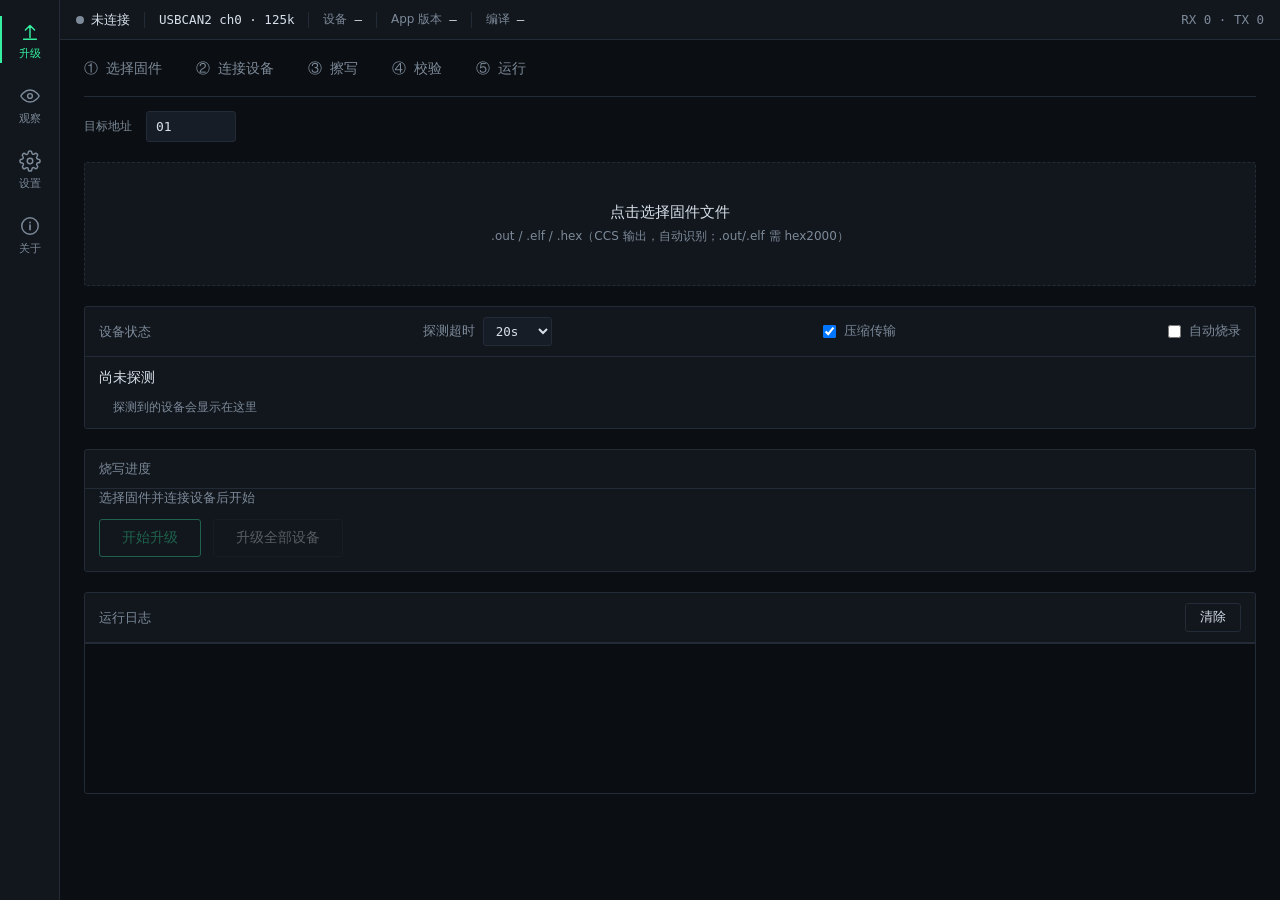
==== monitor_tui/static_host/index.html @ b59bcb1b "初始发布：CAN Bootloader / CAN Watch / Companion 上位机" ====
<!DOCTYPE html>
<html lang="zh-CN">
<head>
<meta charset="UTF-8">
<title>CAN Companion</title>
<!-- 前端资源版本号：任何静态文件（css/js）改动后递增，
     用于绕过 WebView2 持久缓存，避免“新 HTML 配旧 JS”的混合缓存态 -->
<link rel="stylesheet" href="style.css?v=1000002">
<link rel="stylesheet" href="tabulator.min.css?v=1000002"><!-- WATCH 表格组件（MIT，本地内置） -->
<link rel="stylesheet" href="watch.css?v=1000002"><!-- WATCH 表格主题映射 -->
<!-- 主题插件样式：全部预加载，按 <html> 上的 .theme-<id> 类生效，切换零延迟 -->
<link rel="stylesheet" href="themes/dark.css?v=1000002">
<link rel="stylesheet" href="themes/light.css?v=1000002">
<script>
/* 首帧防闪烁：CSS/业务脚本加载前，先按记忆在 <html> 上挂好主题类。
 * 类在此处与 ThemeRegistry 保持同一命名（.theme-<id>）。 */
(function () {
  var t = "dark";
  try { t = localStorage.getItem("ccTheme") || "dark"; } catch (e) { /* 忽略 */ }
  document.documentElement.classList.add("theme-" + t);
})();
</script>
</head>
<body>

<div class="app">

  <!-- 左侧图标栏 -->
  <nav class="rail">
    <button class="rail-btn active" data-view="upgrade" onclick="switchView('upgrade')" title="固件升级">
      <svg viewBox="0 0 24 24"><path d="M12 19V6m0 0-5 5m5-5 5 5" fill="none" stroke="currentColor" stroke-width="1.6" stroke-linecap="round" stroke-linejoin="round"/><path d="M5 21h14" stroke="currentColor" stroke-width="1.6" stroke-linecap="round"/></svg>
      <span>升级</span>
    </button>
    <button class="rail-btn" data-view="watch" onclick="switchView('watch')" title="变量观察">
      <svg viewBox="0 0 24 24"><path d="M2 12s3.5-6.5 10-6.5S22 12 22 12s-3.5 6.5-10 6.5S2 12 2 12z" fill="none" stroke="currentColor" stroke-width="1.6" stroke-linejoin="round"/><circle cx="12" cy="12" r="2.6" fill="none" stroke="currentColor" stroke-width="1.6"/></svg>
      <span>观察</span>
    </button>
    <button class="rail-btn" data-view="settings" onclick="switchView('settings')" title="设置">
      <svg viewBox="0 0 24 24"><circle cx="12" cy="12" r="3" fill="none" stroke="currentColor" stroke-width="1.6"/><path d="M19.4 15a1.65 1.65 0 0 0 .33 1.82l.06.06a2 2 0 0 1-2.83 2.83l-.06-.06a1.65 1.65 0 0 0-1.82-.33 1.65 1.65 0 0 0-1 1.51V21a2 2 0 0 1-4 0v-.09a1.65 1.65 0 0 0-1-1.51 1.65 1.65 0 0 0-1.82.33l-.06.06a2 2 0 0 1-2.83-2.83l.06-.06a1.65 1.65 0 0 0 .33-1.82 1.65 1.65 0 0 0-1.51-1H3a2 2 0 0 1 0-4h.09a1.65 1.65 0 0 0 1.51-1 1.65 1.65 0 0 0-.33-1.82l-.06-.06a2 2 0 0 1 2.83-2.83l.06.06a1.65 1.65 0 0 0 1.82.33H9a1.65 1.65 0 0 0 1-1.51V3a2 2 0 0 1 4 0v.09a1.65 1.65 0 0 0 1 1.51 1.65 1.65 0 0 0 1.82-.33l.06-.06a2 2 0 0 1 2.83 2.83l-.06.06a1.65 1.65 0 0 0-.33 1.82V9a1.65 1.65 0 0 0 1.51 1H21a2 2 0 0 1 0 4h-.09a1.65 1.65 0 0 0-1.51 1z" fill="none" stroke="currentColor" stroke-width="1.6" stroke-linecap="round" stroke-linejoin="round"/></svg>
      <span>设置</span>
    </button>
    <button class="rail-btn" data-view="about" onclick="switchView('about')" title="关于">
      <svg viewBox="0 0 24 24"><circle cx="12" cy="12" r="9" fill="none" stroke="currentColor" stroke-width="1.6"/><path d="M12 11v5m0-8v.5" stroke="currentColor" stroke-width="1.8" stroke-linecap="round"/></svg>
      <span>关于</span>
    </button>
  </nav>

  <div class="main">

    <!-- 顶部常驻状态条 -->
    <header class="statusbar">
      <span class="sb-item"><span class="dot" id="sbConnDot"></span><span id="sbConnText">未连接</span></span>
      <span class="sb-sep"></span>
      <span class="sb-item sb-mono" id="sbPort">USBCAN2 ch0 · 125k</span>
      <span class="sb-sep"></span>
      <span class="sb-item"><label>设备</label><span class="sb-mono" id="sbDev">—</span></span>
      <span class="sb-sep"></span>
      <span class="sb-item"><label>App 版本</label><span class="sb-mono" id="sbVer">—</span></span>
      <span class="sb-sep"></span>
      <span class="sb-item"><label>编译</label><span class="sb-mono" id="sbBuild">—</span></span>
      <span class="sb-right sb-mono" id="sbStats">RX 0 · TX 0</span>
    </header>

    <!-- ============ 视图 1：固件升级 ============ -->
    <section id="view-upgrade" class="view active">

      <div class="stepbar" id="stepbar">
        <div class="sstep" data-s="file"><b>①</b><span>选择固件</span></div>
        <div class="sstep" data-s="conn"><b>②</b><span>连接设备</span></div>
        <div class="sstep" data-s="write"><b>③</b><span>擦写</span></div>
        <div class="sstep" data-s="verify"><b>④</b><span>校验</span></div>
        <div class="sstep" data-s="run"><b>⑤</b><span>运行</span></div>
      </div>

      <div class="addr-line">
        <span class="addr-label">目标地址</span>
        <input type="text" id="upgradeAddrInput" class="mono" maxlength="2" list="scanAddrOptions">
      </div>

      <div class="dropzone" id="dropZone" onclick="pickFile()">
        <div class="dz-text">点击选择固件文件</div>
        <div class="dz-sub">.out / .elf / .hex（CCS 输出，自动识别；.out/.elf 需 hex2000）</div>
      </div>
      <div class="file-chip" id="fileChip" style="display:none;">
        <span class="fc-name" id="fwName"></span>
        <span class="mono fc-meta" id="fwMeta"></span>
        <span class="mono fc-crc" id="fwCrc"></span>
      </div>

      <div class="panel">
        <div class="panel-head">
          <span class="panel-title">设备状态</span>
          <label class="param-inline">探测超时
            <select id="probeTimeout" class="sel">
              <option value="10">10s</option>
              <option value="20" selected>20s</option>
              <option value="60">1min</option>
            </select>
          </label>
          <label class="param-inline"><input type="checkbox" id="compressSw" checked> 压缩传输</label>
          <label class="param-inline" title="固件文件更新后自动写入设备，仅支持单台；开启期间请勿用 CCS 下载程序"><input type="checkbox" id="autoFlashSw" onchange="autoFlashChanged()"> 自动烧录</label>
        </div>
        <div class="hint" id="afHint" style="display:none; padding:2px 14px 10px;">已开启自动烧录：固件文件更新后自动写入目标地址（仅单台）。开启期间请勿用 CCS 下载程序，两边同时写入会互相覆盖。</div>
        <div class="dev-state" id="devState">尚未探测</div>
        <div class="hint" id="devStateHint"></div>
        <div class="dev-state" id="upgradeMode" style="display:none;"></div>
        <div class="mod-line">
          <div class="mod-list" id="modList"></div>
          <span class="hint" id="modEmpty">探测到的设备会显示在这里</span>
        </div>
        <div class="mono bl-info" id="blInfo" style="display:none;"></div>
      </div>

      <div class="panel">
        <div class="panel-head">
          <span class="panel-title">烧写进度</span>
          <span class="mono" id="pPct"></span>
        </div>
        <div class="blocks" id="blocks"></div>
        <div class="stage-msg" id="stageMsg">选择固件并连接设备后开始</div>
        <div class="btn-row">
          <button class="btn btn-accent" id="startBtn" onclick="startUpgrade()" disabled>开始升级</button>
          <button class="btn btn-ghost" id="cancelBtn" onclick="cancelUpgrade()" style="display:none;">取消</button>
          <button class="btn btn-ghost" id="batchBtn" onclick="batchStart()" disabled>升级全部设备</button>
        </div>
        <div class="result" id="resultPanel" style="display:none;">
          <span class="mono" id="resultText"></span>
        </div>
      </div>

      <div class="panel" id="batchPanel" style="display:none;">
        <div class="panel-head">
          <span class="panel-title">批量升级（逐台执行）</span>
          <span class="mono" id="batchSummary"></span>
        </div>
        <div class="frametable-wrap">
          <table class="frametable mono">
            <thead><tr><th>地址</th><th>状态</th><th>进度</th></tr></thead>
            <tbody id="batchBody"></tbody>
          </table>
        </div>
      </div>

      <div class="panel">
        <div class="panel-head">
          <span class="panel-title">运行日志</span>
          <button class="btn btn-ghost btn-s" onclick="clearLog()">清除</button>
        </div>
        <div class="term" id="logTerm"></div>
      </div>

    </section>

    <!-- ============ 视图 2：变量观察（WATCH） ============ -->
    <section id="view-watch" class="view">

      <div class="panel" style="margin-top:0;">
        <div class="panel-head">
          <span class="panel-title">符号文件与连接</span>
          <span class="mono" id="watchConn"></span>
        </div>
        <div class="dropzone" id="watchDrop" onclick="watchPickFile()" style="margin:14px;">
          <div class="dz-text">点击选择符号文件</div>
          <div class="dz-sub">.out / .elf（与板上固件同一次编译的产物）</div>
        </div>
        <div class="file-chip" id="watchFileChip" style="display:none; margin:14px 14px 0;">
          <span class="fc-name" id="watchFwName"></span>
          <span class="mono fc-meta" id="watchFwMeta"></span>
        </div>
        <div class="frame-filter">
          <span class="ff-label">目标地址</span>
          <input type="text" id="watchAddr" class="mono" value="01" maxlength="2" list="scanAddrOptions">
          <span class="hint" id="watchStateLine">先选择符号文件</span>
        </div>
        <div class="hint" style="padding:10px 14px;">选择文件后自动校验（0x35 单帧 CRC，旧固件自动回退逐段读回）；符号文件已载入内存，之后修改本地文件不影响本次观察；不一致时本页拒绝观察与写入。</div>
      </div>

      <div class="panel">
        <div class="panel-head">
          <span class="panel-title">观察列表</span>
          <span class="mono" id="watchStats"></span>
          <span class="btn-row-inline">
            <button class="btn btn-ghost btn-s" id="watchWaveBtn" onclick="watchWavePanelToggle()" disabled>波形</button>
            <button class="btn btn-ghost btn-s" id="watchClearBtn" onclick="watchClearAll()">清空</button>
          </span>
        </div>
        <div class="frame-filter">
          <span class="ff-label">添加变量</span>
          <input type="text" id="watchAddInput" class="mono" list="watchSymbols" placeholder="输入变量名" style="width:220px;">
          <button class="btn btn-ghost btn-s" id="watchAddBtn" onclick="watchAdd()">添加</button>
          <span class="ff-label">表达式</span>
          <input type="text" id="watchExprInput" class="mono" placeholder="g_demo_wave * 2 + 1" style="width:180px;">
          <button class="btn btn-ghost btn-s" id="watchExprBtn" onclick="watchAddExpr()">添加</button>
          <span class="ff-label">轮询 ms</span>
          <input type="number" id="watchPollMs" class="mono" value="100" min="0" step="50" style="width:80px;"
                 onchange="watchOptionsChanged()" title="期望轮询周期，最小 50；0 = 停止">
          <span class="hint" id="watchEffMs" style="display:none;"></span>
          <label class="dbg-switch"><input type="checkbox" id="watchMerge" checked onchange="watchOptionsChanged()"> 合并相邻地址</label>
          <label class="dbg-switch" title="每轮读取前关中断取同一时刻快照（协议 B7=0）；默认直读更快，读数可能撕裂"><input type="checkbox" id="watchSnap" onchange="watchOptionsChanged()"> 原子快照</label>
          <span class="ff-label">空隙 字</span>
          <input type="number" id="watchGap" class="mono" value="16" min="0" step="4" style="width:70px;"
                 onchange="watchOptionsChanged()" title="地址空隙超过该字数就不合并进同一读请求">
          <button class="btn btn-accent btn-s" id="watchPollBtn" onclick="watchPollToggle()" disabled>开始观察</button>
          <span class="hint">直读模式，读数可能瞬间撕裂</span>
        </div>
        <div id="watchWave" class="watch-wave" style="display:none;">
          <div class="watch-wave-head">
            <span class="ff-label">波形</span>
            <span class="hint" id="watchWaveInfo"></span>
            <span style="flex:1;"></span>
            <button class="btn btn-ghost btn-s" onclick="watchWaveExport()">导出 CSV</button>
            <button class="btn btn-ghost btn-s" onclick="watchWaveClear()">清除</button>
            <button class="btn btn-ghost btn-s" onclick="watchWavePanel(false)">收起</button>
          </div>
          <div class="watch-wave-body"><canvas id="watchWaveCanvas"></canvas></div>
        </div>
        <div id="watchTable" class="watch-table"></div>
      </div>

      <datalist id="watchSymbols"></datalist>

    </section>

    <!-- ============ 视图 3：设置 ============ -->
    <section id="view-settings" class="view">

      <div class="panel" style="margin-top:0;">
        <div class="panel-head">
          <span class="panel-title">CAN 连接</span>
          <span class="hint">修改后立即断开并按新配置重连</span>
        </div>
        <div class="frame-filter">
          <span class="ff-label">波特率</span>
          <select id="baudSel" class="sel" onchange="linkConfigChanged()">
            <option value="125000" selected>125 kbps</option>
            <option value="250000">250 kbps</option>
            <option value="500000">500 kbps</option>
            <option value="1000000">1 Mbps</option>
          </select>
          <span class="ff-label">通道</span>
          <select id="channelSel" class="sel" onchange="linkConfigChanged()">
            <option value="0" selected>通道 0</option>
            <option value="1">通道 1</option>
          </select>
        </div>
        <div class="hint" style="padding:10px 14px;">波特率与通道随本页记忆，关软件重开仍保留。演示固件固定 125 kbps——将来固件改波特率后，在这里切换即可对上，无需改代码。</div>
      </div>

      <div class="panel" style="margin-top:14px;">
        <div class="panel-head">
          <span class="panel-title">外观</span>
        </div>
        <div class="frame-filter">
          <span class="ff-label">主题</span>
          <!-- 内置两套主题静态兜底：即使主题注册表脚本未加载，下拉框仍可切换；
               额外安装的插件主题由 ThemeRegistry.init() 追加到末尾 -->
          <select id="themeSel" class="sel" onchange="themeChanged()">
            <option value="dark">暗黑</option>
            <option value="light">明亮</option>
          </select>
        </div>
        <div class="hint" style="padding:10px 14px;">主题随本页记忆，重启后保持。</div>
      </div>
    </section>

    <!-- ============ 视图 4：关于 ============ -->
    <section id="view-about" class="view">

      <div class="panel" style="margin-top:0;">
        <div class="panel-head"><span class="panel-title">关于本软件</span></div>
        <table class="frametable mono about-table">
          <tbody>
            <tr><td>软件名称</td><td>CAN Companion</td></tr>
            <tr><td>软件版本</td><td id="aboutVersion">—</td></tr>
            <tr><td>作者</td><td>Liu Yuanlin</td></tr>
            <tr><td>开源许可</td><td>CC BY-NC-SA 4.0（署名-非商业性使用-相同方式共享）</td></tr>
            <tr><td>固件编译时刻</td><td id="aboutBuild">—</td></tr>
            <tr><td>固件版本（App）</td><td id="aboutFwVer">—</td></tr>
            <tr><td>配套固件</td><td>C2000-CAN-Bootloader / C2000-CAN-Watch（同作者仓库）</td></tr>
          </tbody>
        </table>
        <div class="hint" style="padding:10px 14px;">固件编译时刻由 cmd 0x07 读取（Unix 时间戳，秒），连接 CAN 后自动查询。</div>
      </div>
    </section>

  </div>
</div>

<div class="modal" id="confirmModal" style="display:none;">
  <div class="modal-box">
    <div class="modal-title">设备正在运行应用固件</div>
    <div class="modal-text" id="confirmText"></div>
    <div class="modal-btns">
      <button class="btn btn-ghost" id="confirmNo" onclick="answerConfirm(false)">取消</button>
      <button class="btn btn-accent" id="confirmYes" onclick="answerConfirm(true)">继续升级</button>
    </div>
  </div>
</div>

<datalist id="scanAddrOptions"></datalist>

<div class="modal" id="batchModal" style="display:none;">
  <div class="modal-box">
    <div class="modal-title" id="batchModalTitle">升级全部设备</div>
    <div class="modal-text" id="batchModalText"></div>
    <div class="modal-btns">
      <button class="btn btn-ghost" onclick="batchConfirm(false)">取消</button>
      <button class="btn btn-accent" id="batchModalYes" onclick="batchConfirm(true)">继续</button>
    </div>
  </div>
</div>

<div class="toast-container" id="toastContainer"></div>

<!-- 主题注册表先行，随后各主题插件自行注册，最后加载业务脚本 -->
<script src="themes/registry.js?v=1000002"></script>
<script src="themes/dark.js?v=1000002"></script>
<script src="themes/light.js?v=1000002"></script>
<script src="chart.min.js?v=1000002"></script><!-- WATCH 波形画布 Chart.js（MIT，本地内置） -->
<script src="tabulator.min.js?v=1000002"></script><!-- WATCH 表格组件 Tabulator 6.6.0（MIT，本地内置） -->
<script src="expr-eval.min.js?v=1000002"></script><!-- WATCH 表达式行求值 expr-eval 2.0.2（MIT，本地内置） -->
<script src="watch.js?v=1000002"></script><!-- WATCH 页逻辑：先于 app.js，switchView 引用其函数 -->
<script src="app.js?v=1000002"></script>
</body>
</html>
---- monitor_tui/static_host/style.css ----
/* 20kW LLC 上位机 — 数字仪器面板
 * 深色底 / 磷光绿读数 / 等宽表格数字 / 发丝线分隔。颜色只表达状态。 */

:root {
  --bg: #0B0E12;
  --panel: #12161D;
  --panel-2: #171D26;
  --line: #232B36;
  --text: #D7E0EA;
  --muted: #7C8A99;
  --accent: #35F0A0;   /* 磷光绿：实时读数 / 正常 / 完成 */
  --amber: #FFB02E;    /* 警告 / 进行中 */
  --red: #FF4D5E;      /* 故障 */
  --cyan: #3EC6E0;     /* 图表第二轨迹（电流） */
  --accent-soft: rgba(53, 240, 160, .08);  /* 主色悬停底 */
  --red-soft: rgba(255, 77, 94, .08);
  --term-bg: #0A0D11;  /* 调试终端底 */
  --row-cur: #1B2634;  /* 帧表当前行底 */
  --modal-mask: rgba(0, 0, 0, .55);
  --mono: "Cascadia Mono", Consolas, monospace;
  --sans: "Microsoft YaHei UI", system-ui, sans-serif;
  --radius: 3px;
}

/* 主题已插件化：暗/亮/海报各主题的变量与覆盖样式见 themes/ 目录，
 * 由 <html> 上的 .theme-<id> 类切换。此处 :root 保留暗黑默认值作为兜底
 * （主题 CSS 加载失败或记忆中的主题已卸载时，页面仍正常可读）。 */

* { box-sizing: border-box; margin: 0; padding: 0; }

html, body { height: 100%; }

body {
  background: var(--bg);
  color: var(--text);
  font-family: var(--sans);
  font-size: 15px;
  overflow: hidden;
}

.mono { font-family: var(--mono); font-variant-numeric: tabular-nums; }
.hint { font-size: 12px; color: var(--muted); }

.app { display: flex; height: 100vh; }

/* ---- 左侧图标栏 ---- */
.rail {
  width: 60px; flex: none;
  background: var(--panel);
  border-right: 1px solid var(--line);
  display: flex; flex-direction: column;
  padding-top: 8px; gap: 2px;
}
.rail-btn {
  position: relative;
  display: flex; flex-direction: column; align-items: center; gap: 4px;
  padding: 12px 0 10px;
  background: none; border: none; cursor: pointer;
  color: var(--muted);
  font-family: var(--sans); font-size: 11px;
}
.rail-btn svg { width: 22px; height: 22px; }
.rail-btn:hover { color: var(--text); }
.rail-btn.active { color: var(--accent); }
.rail-btn.active::before {
  content: ""; position: absolute; left: 0; top: 8px; bottom: 8px;
  width: 2px; background: var(--accent);
}

/* ---- 主区 ---- */
.main { flex: 1; display: flex; flex-direction: column; min-width: 0; }

.statusbar {
  display: flex; align-items: center; gap: 14px;
  height: 40px; padding: 0 16px; flex: none;
  background: var(--panel);
  border-bottom: 1px solid var(--line);
  font-size: 13px;
}
.sb-item { display: flex; align-items: center; gap: 7px; }
.sb-item label { color: var(--muted); font-size: 12px; }
.sb-mono { font-family: var(--mono); font-variant-numeric: tabular-nums; font-size: 12.5px; }
.sb-sep { width: 1px; height: 16px; background: var(--line); }
.sb-right { margin-left: auto; color: var(--muted); }
.dot { width: 8px; height: 8px; border-radius: 50%; background: var(--muted); }
.dot.on { background: var(--accent); }
.dot.warn { background: var(--amber); }

.view { display: none; flex: 1; overflow-y: auto; padding: 20px 24px; }
.view.active { display: block; }

/* ---- 电源视图：英雄读数 ---- */
.hero {
  display: flex; align-items: flex-end; gap: 56px;
  padding-bottom: 20px; border-bottom: 1px solid var(--line);
}
.reading label {
  display: block; font-size: 13px; color: var(--muted); margin-bottom: 2px;
}
.big {
  font-family: var(--mono); font-variant-numeric: tabular-nums;
  font-size: 64px; line-height: 1.05; color: var(--accent);
}
.big .unit { font-size: 18px; color: var(--muted); margin-left: 8px; }
.cluster { margin-left: auto; display: flex; flex-direction: column; gap: 10px; padding-bottom: 6px; }
.cluster-row { display: flex; align-items: center; gap: 12px; font-size: 13px; }
.cluster-row label { color: var(--muted); width: 30px; }
.cluster-row .mono { font-size: 18px; color: var(--text); }

.lamp { display: inline-flex; align-items: center; gap: 7px; }
.lamp i {
  width: 10px; height: 10px; border-radius: 50%;
  background: var(--muted); display: inline-block;
}
.lamp b { font-weight: 500; font-size: 13px; }
.lamp.run i { background: var(--accent); }
.lamp.fault i { background: var(--red); }

/* ---- 目标地址行（电源页，位于给定行上方） ---- */
.addr-line {
  display: flex; align-items: center; flex-wrap: wrap; gap: 14px;
  padding: 14px 0 0;
}
.addr-line .addr-label { font-size: 12px; color: var(--muted); }
.addr-line .hint { flex-basis: 100%; padding: 0; }
#view-multi .addr-line { padding: 6px 14px 14px; }

.addr-line input {
  width: 90px; padding: 7px 9px;
  background: var(--panel-2); color: var(--text);
  border: 1px solid var(--line); border-radius: var(--radius);
  font-family: var(--mono); font-size: 13px; outline: none;
}
.addr-line input:focus { border-color: var(--accent); }

/* ---- 关于页 ---- */
.about-head { display: flex; align-items: center; gap: 18px; padding: 26px 0 18px; }
.about-logo { height: 64px; flex: none; }
.about-uni { font-size: 22px; font-weight: 600; letter-spacing: 2px; }
.about-uni-en { font-size: 12px; color: var(--muted); margin-top: 4px; letter-spacing: 1px; }
.about-table td { padding: 9px 14px; }
.about-table td:first-child { color: var(--muted); width: 160px; }

/* ---- 给定行 ---- */
.setrow {
  display: flex; align-items: flex-end; gap: 18px;
  padding: 16px 0; border-bottom: 1px solid var(--line);
}
.set-field label { display: block; font-size: 12px; color: var(--muted); margin-bottom: 5px; }
.set-field input {
  width: 110px; padding: 8px 10px;
  background: var(--panel-2); color: var(--text);
  border: 1px solid var(--line); border-radius: var(--radius);
  font-family: var(--mono); font-variant-numeric: tabular-nums; font-size: 14px;
  outline: none;
}
.set-field input:focus { border-color: var(--accent); }
.set-field input:disabled { opacity: .35; }

/* ---- 按钮 ---- */
.btn {
  padding: 9px 22px;
  background: var(--panel-2); color: var(--text);
  border: 1px solid var(--line); border-radius: var(--radius);
  font-family: var(--sans); font-size: 14px; cursor: pointer;
}
.btn:hover:not(:disabled) { border-color: var(--muted); }
.btn:disabled { opacity: .35; cursor: not-allowed; }
.btn-s { padding: 5px 14px; font-size: 12.5px; }
.btn-accent { background: none; border-color: var(--accent); color: var(--accent); }
.btn-accent:hover:not(:disabled) { background: var(--accent-soft); border-color: var(--accent); }
.btn-ghost { background: none; }
.btn-run {
  margin-left: auto; min-width: 150px; padding: 11px 28px; font-size: 16px;
  border-color: var(--accent); color: var(--accent); background: none;
}
.btn-run:hover:not(:disabled) { background: var(--accent-soft); }
.btn-run.stop { border-color: var(--red); color: var(--red); }
.btn-run.stop:hover:not(:disabled) { background: var(--red-soft); }

/* ---- 面板 ---- */
.panel {
  margin-top: 20px;
  background: var(--panel);
  border: 1px solid var(--line); border-radius: var(--radius);
}
.panel-head {
  display: flex; align-items: center; justify-content: space-between;
  padding: 10px 14px; border-bottom: 1px solid var(--line);
}
.panel-title { font-size: 13px; color: var(--muted); }
.panel-head .mono { font-size: 13px; color: var(--accent); }

.chart-key { display: flex; align-items: center; gap: 6px; font-size: 12px; color: var(--muted); }
.chart-key i { width: 14px; height: 2px; display: inline-block; margin-left: 10px; }
.chart-key .key-v { background: var(--accent); }
.chart-key .key-i { background: var(--cyan); }
.chart-wrap { height: 220px; padding: 10px 14px 12px; }

/* ---- 故障灯阵 ---- */
.fault-row {
  display: flex; gap: 26px;
  margin-top: 20px; padding: 12px 16px;
  background: var(--panel); border: 1px solid var(--line); border-radius: var(--radius);
}
.fault-lamp {
  display: inline-flex; align-items: center; gap: 8px;
  font-size: 12.5px; color: var(--muted);
}
.fault-lamp i { width: 9px; height: 9px; border-radius: 50%; background: var(--panel-2); border: 1px solid var(--line); }
.fault-lamp.set { color: var(--red); }
.fault-lamp.set i { background: var(--red); border-color: var(--red); }
.fault-lamp.ok { color: var(--muted); }
.fault-lamp.ok i { background: var(--accent); border-color: var(--accent); }

/* ---- 升级视图 ---- */
.stepbar {
  display: flex; align-items: center;
  padding-bottom: 18px; border-bottom: 1px solid var(--line);
}
.sstep { display: flex; align-items: center; gap: 8px; color: var(--muted); font-size: 13.5px; }
.sstep b { font-family: var(--mono); font-weight: 400; }
.sstep + .sstep { margin-left: 34px; }
.sstep.done { color: var(--accent); }
.sstep.active { color: var(--amber); }
.sstep.fail { color: var(--red); }

.dropzone {
  margin-top: 20px;
  border: 1px dashed var(--line); border-radius: var(--radius);
  padding: 40px 16px; text-align: center; cursor: pointer;
  background: var(--panel);
}
.dropzone:hover { border-color: var(--accent); }
.dz-text { font-size: 15px; }
.dz-sub { font-size: 12px; color: var(--muted); margin-top: 6px; }

.file-chip {
  display: flex; align-items: center; gap: 18px;
  margin-top: 12px; padding: 10px 14px;
  background: var(--panel); border: 1px solid var(--line); border-radius: var(--radius);
  font-size: 13px;
}
.fc-name { font-weight: 600; }
.fc-meta { color: var(--muted); font-size: 12.5px; }
.fc-crc { color: var(--accent); font-size: 12.5px; margin-left: auto; }

/* 设备侧状态：停在 Bootloader 要显眼，那是 App 损坏之后唯一的恢复入口 */
.dev-state { padding: 12px 14px 0; font-size: 14px; color: var(--text); }
.dev-state.warn { color: var(--amber); }
#devStateHint { padding: 4px 14px 0; line-height: 1.65; }
#devStateHint:empty { display: none; }

.mod-line { display: flex; align-items: center; gap: 14px; padding: 12px 14px; }
.mod-list { display: flex; gap: 8px; }
.mchip {
  padding: 5px 12px; cursor: pointer;
  border: 1px solid var(--line); border-radius: var(--radius);
  font-family: var(--mono); font-size: 12.5px; color: var(--muted);
}
.mchip:hover { border-color: var(--muted); color: var(--text); }
.mchip.sel { border-color: var(--accent); color: var(--accent); }
.bl-info { padding: 0 14px 12px; font-size: 12.5px; color: var(--muted); }

.blocks { display: flex; gap: 5px; padding: 14px; flex-wrap: wrap; }
.blk {
  width: 22px; height: 22px;
  border: 1px solid var(--line); border-radius: 2px;
  background: var(--panel-2);
  transition: background .15s, border-color .15s;
}
.blk.done { background: var(--accent); border-color: var(--accent); }
.blk.cur { border-color: var(--amber); }
.blocks:empty { display: none; }

.stage-msg { padding: 0 14px 12px; font-size: 13px; color: var(--muted); }
.panel .btn-row { display: flex; gap: 12px; padding: 0 14px 14px; }

/* BL 升级面板：btn-row 上方没有别的内容，补上间距；chip 嵌在面板内要留边距 */
#blPanel .btn-row { padding-top: 14px; }
#blPanel .file-chip { margin: 12px 14px 0; }

.result {
  margin: 0 14px 14px; padding: 12px 14px;
  border: 1px solid var(--accent); border-radius: var(--radius);
  font-size: 14px; color: var(--accent);
}
.safety-note { padding: 0 14px 14px; line-height: 1.6; }

/* 面板头里的小控件（探测超时选择） */
.param-inline {
  display: flex; align-items: center; gap: 8px;
  font-size: 12.5px; color: var(--muted);
}
.sel {
  padding: 5px 8px; background: var(--panel-2); color: var(--text);
  border: 1px solid var(--line); border-radius: var(--radius);
  font-family: var(--mono); font-variant-numeric: tabular-nums; font-size: 12.5px;
  outline: none;
}
.sel:focus { border-color: var(--accent); }

/* 升级确认弹窗 */
.modal {
  position: fixed; inset: 0; z-index: 120;
  display: flex; align-items: center; justify-content: center;
  background: var(--modal-mask);
}
.modal-box {
  width: 560px; padding: 20px 22px;
  background: var(--panel); border: 1px solid var(--line); border-radius: var(--radius);
}
.modal-title { font-size: 15px; color: var(--amber); margin-bottom: 12px; }
.modal-text { font-size: 13.5px; line-height: 1.75; }
.modal-btns { display: flex; justify-content: flex-end; gap: 12px; margin-top: 20px; }

/* ---- 调试视图 ---- */
.term {
  background: var(--term-bg);
  border-top: 1px solid var(--line);
  padding: 10px 14px;
  font-family: var(--mono); font-variant-numeric: tabular-nums;
  font-size: 12.5px; line-height: 1.7; color: var(--accent);
  height: 150px; overflow-y: auto;
  white-space: pre-wrap; word-break: break-all;
  border-radius: 0 0 var(--radius) var(--radius);
}
.term-dim { color: var(--muted); }
.dbg-switch { display: flex; align-items: center; gap: 8px; font-size: 12.5px; color: var(--muted); cursor: pointer; }
.dbg-switch input { accent-color: var(--accent); }

.frametable-wrap { max-height: 300px; overflow-y: auto; }
.frametable { width: 100%; border-collapse: collapse; font-size: 12px; }
.frametable th {
  position: sticky; top: 0;
  background: var(--panel-2); color: var(--muted);
  text-align: left; font-weight: 400;
  padding: 6px 10px; border-bottom: 1px solid var(--line);
}
.frametable td { padding: 4px 10px; border-bottom: 1px solid var(--line); color: var(--text); }
.frametable tr.tx td { color: var(--muted); }
.frametable tr.cur td { background: var(--row-cur); color: var(--cyan); }  /* 批量升级：当前台 */
.btn-row-inline { display: flex; gap: 8px; }

/* ---- Toast ---- */
.toast-container {
  position: fixed; top: 14px; left: 50%; transform: translateX(-50%);
  display: flex; flex-direction: column; gap: 8px; z-index: 99;
}
.toast {
  padding: 10px 18px;
  background: var(--panel-2); color: var(--text);
  border: 1px solid var(--line); border-left: 3px solid var(--accent);
  border-radius: var(--radius);
  font-size: 13.5px;
}
.toast.error { border-left-color: var(--red); }
.toast.warning { border-left-color: var(--amber); }

/* 滚动条 */
::-webkit-scrollbar { width: 8px; height: 8px; }
::-webkit-scrollbar-thumb { background: var(--line); border-radius: 4px; }
::-webkit-scrollbar-track { background: transparent; }

/* ---- 01 美化补丁：可读性与小窗 ---- */
/* 帧表数字列等宽对齐，避免时间/ID 列随内容抖动 */
.frametable td { font-family: var(--mono); font-variant-numeric: tabular-nums; }

/* 键盘操作时焦点可见（鼠标点击不显示） */
.btn:focus-visible, .rail-btn:focus-visible, .mchip:focus-visible,
.sel:focus-visible, .dbg-switch input:focus-visible {
  outline: 1px solid var(--accent); outline-offset: 2px;
}

/* 块格第四态：该块经历过重发（琥珀底，与当前块的琥珀描边区分） */
.blk.retry { background: rgba(255, 176, 46, .35); border-color: var(--amber); }

/* 小窗不崩：1366 以下收拢英雄区间距，1100 以下读数降级并允许换行 */
@media (max-width: 1366px) { .hero { gap: 36px; } }
@media (max-width: 1100px) {
  .big { font-size: 44px; }
  .hero { flex-wrap: wrap; gap: 20px; }
  .cluster { margin-left: 0; }
  .setrow { flex-wrap: wrap; }
}

/* ---- 电源页遥测 cluster（4 路温度 + 运行请求/walk-in 位） ---- */
#telCluster .cluster-row label { width: auto; }
#telCluster .cluster-row .mono { font-size: 14px; color: var(--muted); min-width: 52px; }
#telCluster .cluster-row { gap: 8px; }
#telCluster .cluster-row > label:not(:first-child) { margin-left: 14px; }
#telCluster { row-gap: 8px; }

/* ---- 调试页：帧表筛选/过滤行 ---- */
.frame-filter {
  display: flex; align-items: center; flex-wrap: wrap; gap: 10px;
  padding: 8px 14px; border-bottom: 1px solid var(--line);
}
.ff-label { font-size: 12.5px; color: var(--muted); flex: none; }
.ff-addr {
  width: 170px; padding: 5px 8px;
  background: var(--panel-2); color: var(--text);
  border: 1px solid var(--line); border-radius: var(--radius);
  font-size: 12.5px; outline: none;
}
.ff-addr:focus { border-color: var(--accent); }

/* ---- 多机视图 ---- */
.multi-hint { padding: 10px 14px; line-height: 1.7; }
.multi-setrow { padding: 16px 14px; border-bottom: none; }
.multi-setrow .btn-run { margin-left: 0; min-width: 120px; }
.mdot {
  display: inline-block; width: 9px; height: 9px; border-radius: 50%;
  background: var(--panel-2); border: 1px solid var(--line);
}
.mdot.on { background: var(--accent); border-color: var(--accent); }
.frametable td.off { color: var(--muted); }

/* ==========================================================================
 * 桌宠（pets/）
 * 舞台全屏固定、不接收指针，宠物 canvas 透明 —— 宠物在任何时候都不挡业务点击；
 * z-index 低于弹窗(120)与 toast(99)，弹窗/提示出现时宠物在其下。
 * 设置页外观面板里的桌宠行 / 开关 / 宠物选择样式。
 * ========================================================================== */
.pet-stage {
  position: fixed; inset: 0; z-index: 90;
  pointer-events: none; overflow: hidden;
}
.pet-stage .pet-canvas { display: block; }

.pet-row { gap: 12px; }
.pet-toggle {
  display: inline-flex; align-items: center; gap: 7px;
  font-size: 12.5px; color: var(--text); cursor: pointer; flex: none;
}
.pet-toggle input { accent-color: var(--accent); cursor: pointer; margin: 0; }
#petSel { min-width: 110px; }
#petSel:disabled { opacity: .5; cursor: not-allowed; }
---- monitor_tui/static_host/tabulator.min.css ----
.tabulator{background-color:#888;border:1px solid #999;font-size:14px;overflow:hidden;position:relative;text-align:left;-webkit-transform:translateZ(0);-moz-transform:translateZ(0);-ms-transform:translateZ(0);-o-transform:translateZ(0);transform:translateZ(0)}.tabulator[tabulator-layout=fitDataFill] .tabulator-tableholder .tabulator-table{min-width:100%}.tabulator[tabulator-layout=fitDataTable]{display:inline-block}.tabulator.tabulator-block-select,.tabulator.tabulator-ranges .tabulator-cell:not(.tabulator-editing){user-select:none}.tabulator .tabulator-header{background-color:#e6e6e6;border-bottom:1px solid #999;box-sizing:border-box;color:#555;font-weight:700;outline:none;overflow:hidden;position:relative;-moz-user-select:none;-khtml-user-select:none;-webkit-user-select:none;-o-user-select:none;white-space:nowrap;width:100%}.tabulator .tabulator-header.tabulator-header-hidden{display:none}.tabulator .tabulator-header .tabulator-header-contents{overflow:hidden;position:relative}.tabulator .tabulator-header .tabulator-header-contents .tabulator-headers{display:inline-block}.tabulator .tabulator-header .tabulator-col{background:#e6e6e6;border-right:1px solid #aaa;box-sizing:border-box;display:inline-flex;flex-direction:column;justify-content:flex-start;overflow:hidden;position:relative;text-align:left;vertical-align:bottom}.tabulator .tabulator-header .tabulator-col.tabulator-moving{background:#cdcdcd;border:1px solid #999;pointer-events:none;position:absolute}.tabulator .tabulator-header .tabulator-col.tabulator-range-highlight{background-color:#d6d6d6;color:#000}.tabulator .tabulator-header .tabulator-col.tabulator-range-selected{background-color:#3876ca;color:#fff}.tabulator .tabulator-header .tabulator-col .tabulator-col-content{box-sizing:border-box;padding:4px;position:relative}.tabulator .tabulator-header .tabulator-col .tabulator-col-content .tabulator-header-popup-button{padding:0 8px}.tabulator .tabulator-header .tabulator-col .tabulator-col-content .tabulator-header-popup-button:hover{cursor:pointer;opacity:.6}.tabulator .tabulator-header .tabulator-col .tabulator-col-content .tabulator-col-title-holder{position:relative}.tabulator .tabulator-header .tabulator-col .tabulator-col-content .tabulator-col-title{box-sizing:border-box;overflow:hidden;text-overflow:ellipsis;vertical-align:bottom;white-space:nowrap;width:100%}.tabulator .tabulator-header .tabulator-col .tabulator-col-content .tabulator-col-title.tabulator-col-title-wrap{text-overflow:clip;white-space:normal}.tabulator .tabulator-header .tabulator-col .tabulator-col-content .tabulator-col-title .tabulator-title-editor{background:#fff;border:1px solid #999;box-sizing:border-box;padding:1px;width:100%}.tabulator .tabulator-header .tabulator-col .tabulator-col-content .tabulator-col-title .tabulator-header-popup-button+.tabulator-title-editor{width:calc(100% - 22px)}.tabulator .tabulator-header .tabulator-col .tabulator-col-content .tabulator-col-sorter{align-items:center;bottom:0;display:flex;position:absolute;right:4px;top:0}.tabulator .tabulator-header .tabulator-col .tabulator-col-content .tabulator-col-sorter .tabulator-arrow{border-bottom:6px solid #bbb;border-left:6px solid transparent;border-right:6px solid transparent;height:0;width:0}.tabulator .tabulator-header .tabulator-col.tabulator-col-group .tabulator-col-group-cols{border-top:1px solid #aaa;display:flex;margin-right:-1px;overflow:hidden;position:relative}.tabulator .tabulator-header .tabulator-col .tabulator-header-filter{box-sizing:border-box;margin-top:2px;position:relative;text-align:center;width:100%}.tabulator .tabulator-header .tabulator-col .tabulator-header-filter textarea{height:auto!important}.tabulator .tabulator-header .tabulator-col .tabulator-header-filter svg{margin-top:3px}.tabulator .tabulator-header .tabulator-col .tabulator-header-filter input::-ms-clear{height:0;width:0}.tabulator .tabulator-header .tabulator-col.tabulator-sortable .tabulator-col-title{padding-right:25px}@media (hover:hover) and (pointer:fine){.tabulator .tabulator-header .tabulator-col.tabulator-sortable.tabulator-col-sorter-element:hover{background-color:#cdcdcd;cursor:pointer}}.tabulator .tabulator-header .tabulator-col.tabulator-sortable[aria-sort=none] .tabulator-col-content .tabulator-col-sorter{color:#bbb}@media (hover:hover) and (pointer:fine){.tabulator .tabulator-header .tabulator-col.tabulator-sortable[aria-sort=none] .tabulator-col-content .tabulator-col-sorter.tabulator-col-sorter-element .tabulator-arrow:hover{border-bottom:6px solid #555;cursor:pointer}}.tabulator .tabulator-header .tabulator-col.tabulator-sortable[aria-sort=none] .tabulator-col-content .tabulator-col-sorter .tabulator-arrow{border-bottom:6px solid #bbb;border-top:none}.tabulator .tabulator-header .tabulator-col.tabulator-sortable[aria-sort=ascending] .tabulator-col-content .tabulator-col-sorter{color:#666}@media (hover:hover) and (pointer:fine){.tabulator .tabulator-header .tabulator-col.tabulator-sortable[aria-sort=ascending] .tabulator-col-content .tabulator-col-sorter.tabulator-col-sorter-element .tabulator-arrow:hover{border-bottom:6px solid #555;cursor:pointer}}.tabulator .tabulator-header .tabulator-col.tabulator-sortable[aria-sort=ascending] .tabulator-col-content .tabulator-col-sorter .tabulator-arrow{border-bottom:6px solid #666;border-top:none}.tabulator .tabulator-header .tabulator-col.tabulator-sortable[aria-sort=descending] .tabulator-col-content .tabulator-col-sorter{color:#666}@media (hover:hover) and (pointer:fine){.tabulator .tabulator-header .tabulator-col.tabulator-sortable[aria-sort=descending] .tabulator-col-content .tabulator-col-sorter.tabulator-col-sorter-element .tabulator-arrow:hover{border-top:6px solid #555;cursor:pointer}}.tabulator .tabulator-header .tabulator-col.tabulator-sortable[aria-sort=descending] .tabulator-col-content .tabulator-col-sorter .tabulator-arrow{border-bottom:none;border-top:6px solid #666;color:#666}.tabulator .tabulator-header .tabulator-col.tabulator-col-vertical .tabulator-col-content .tabulator-col-title{align-items:center;display:flex;justify-content:center;text-orientation:mixed;writing-mode:vertical-rl}.tabulator .tabulator-header .tabulator-col.tabulator-col-vertical.tabulator-col-vertical-flip .tabulator-col-title{transform:rotate(180deg)}.tabulator .tabulator-header .tabulator-col.tabulator-col-vertical.tabulator-sortable .tabulator-col-title{padding-right:0;padding-top:20px}.tabulator .tabulator-header .tabulator-col.tabulator-col-vertical.tabulator-sortable.tabulator-col-vertical-flip .tabulator-col-title{padding-bottom:20px;padding-right:0}.tabulator .tabulator-header .tabulator-col.tabulator-col-vertical.tabulator-sortable .tabulator-col-sorter{bottom:auto;justify-content:center;left:0;right:0;top:4px}.tabulator .tabulator-header .tabulator-frozen{left:0;position:sticky;z-index:11}.tabulator .tabulator-header .tabulator-frozen.tabulator-frozen-left{border-right:2px solid #aaa}.tabulator .tabulator-header .tabulator-frozen.tabulator-frozen-right{border-left:2px solid #aaa}.tabulator .tabulator-header .tabulator-calcs-holder{background:#f3f3f3!important;border-bottom:1px solid #aaa;border-top:1px solid #aaa;box-sizing:border-box;display:inline-block}.tabulator .tabulator-header .tabulator-calcs-holder .tabulator-row{background:#f3f3f3!important}.tabulator .tabulator-header .tabulator-calcs-holder .tabulator-row .tabulator-col-resize-handle{display:none}.tabulator .tabulator-header .tabulator-frozen-rows-holder{display:inline-block}.tabulator .tabulator-header .tabulator-frozen-rows-holder:empty{display:none}.tabulator .tabulator-tableholder{-webkit-overflow-scrolling:touch;overflow:auto;position:relative;white-space:nowrap;width:100%}.tabulator .tabulator-tableholder:focus{outline:none}.tabulator .tabulator-tableholder .tabulator-placeholder{align-items:center;box-sizing:border-box;display:flex;justify-content:center;min-width:100%;width:100%}.tabulator .tabulator-tableholder .tabulator-placeholder[tabulator-render-mode=virtual]{min-height:100%}.tabulator .tabulator-tableholder .tabulator-placeholder .tabulator-placeholder-contents{color:#ccc;display:inline-block;font-size:20px;font-weight:700;padding:10px;text-align:center;white-space:normal}.tabulator .tabulator-tableholder .tabulator-table{background-color:#fff;color:#333;display:inline-block;overflow:visible;position:relative;white-space:nowrap}.tabulator .tabulator-tableholder .tabulator-table .tabulator-row.tabulator-calcs{background:#e2e2e2!important;font-weight:700}.tabulator .tabulator-tableholder .tabulator-table .tabulator-row.tabulator-calcs.tabulator-calcs-top{border-bottom:2px solid #aaa}.tabulator .tabulator-tableholder .tabulator-table .tabulator-row.tabulator-calcs.tabulator-calcs-bottom{border-top:2px solid #aaa}.tabulator .tabulator-tableholder .tabulator-range-overlay{inset:0;pointer-events:none;position:absolute;z-index:11}.tabulator .tabulator-tableholder .tabulator-range-overlay .tabulator-range{border:1px solid #2975dd;box-sizing:border-box;position:absolute}.tabulator .tabulator-tableholder .tabulator-range-overlay .tabulator-range.tabulator-range-fill-preview{border-style:dashed}.tabulator .tabulator-tableholder .tabulator-range-overlay .tabulator-range-cell-active{border:2px solid #2975dd;box-sizing:border-box;position:absolute}.tabulator .tabulator-footer{background-color:#e6e6e6;border-top:1px solid #999;color:#555;font-weight:700;user-select:none;-moz-user-select:none;-khtml-user-select:none;-webkit-user-select:none;-o-user-select:none;white-space:nowrap}.tabulator .tabulator-footer .tabulator-footer-contents{align-items:center;display:flex;flex-direction:row;justify-content:space-between;padding:5px 10px}.tabulator .tabulator-footer .tabulator-footer-contents:empty{display:none}.tabulator .tabulator-footer .tabulator-spreadsheet-tabs{margin-top:-5px;overflow-x:auto}.tabulator .tabulator-footer .tabulator-spreadsheet-tabs .tabulator-spreadsheet-tab{border:1px solid #999;border-bottom-left-radius:5px;border-bottom-right-radius:5px;border-top:none;display:inline-block;font-size:.9em;padding:5px}.tabulator .tabulator-footer .tabulator-spreadsheet-tabs .tabulator-spreadsheet-tab:hover{cursor:pointer;opacity:.7}.tabulator .tabulator-footer .tabulator-spreadsheet-tabs .tabulator-spreadsheet-tab.tabulator-spreadsheet-tab-active{background:#fff}.tabulator .tabulator-footer .tabulator-calcs-holder{background:#f3f3f3!important;border-bottom:1px solid #aaa;border-top:1px solid #aaa;box-sizing:border-box;overflow:hidden;text-align:left;width:100%}.tabulator .tabulator-footer .tabulator-calcs-holder .tabulator-row{background:#f3f3f3!important;display:inline-block}.tabulator .tabulator-footer .tabulator-calcs-holder .tabulator-row .tabulator-col-resize-handle{display:none}.tabulator .tabulator-footer .tabulator-calcs-holder:only-child{border-bottom:none;margin-bottom:-5px}.tabulator .tabulator-footer>*+.tabulator-page-counter{margin-left:10px}.tabulator .tabulator-footer .tabulator-page-counter{font-weight:400}.tabulator .tabulator-footer .tabulator-paginator{color:#555;flex:1;font-family:inherit;font-size:inherit;font-weight:inherit;text-align:right}.tabulator .tabulator-footer .tabulator-page-size{border:1px solid #aaa;border-radius:3px;display:inline-block;margin:0 5px;padding:2px 5px}.tabulator .tabulator-footer .tabulator-pages{margin:0 7px}.tabulator .tabulator-footer .tabulator-page{background:hsla(0,0%,100%,.2);border:1px solid #aaa;border-radius:3px;display:inline-block;margin:0 2px;padding:2px 5px}.tabulator .tabulator-footer .tabulator-page.active{color:#d00}.tabulator .tabulator-footer .tabulator-page:disabled{opacity:.5}@media (hover:hover) and (pointer:fine){.tabulator .tabulator-footer .tabulator-page:not(disabled):hover{background:rgba(0,0,0,.2);color:#fff;cursor:pointer}}.tabulator .tabulator-col-resize-handle{display:inline-block;margin-left:-3px;margin-right:-3px;position:relative;vertical-align:middle;width:6px;z-index:11}@media (hover:hover) and (pointer:fine){.tabulator .tabulator-col-resize-handle:hover{cursor:ew-resize}}.tabulator .tabulator-col-resize-handle:last-of-type{margin-right:0;width:3px}.tabulator .tabulator-col-resize-guide{background-color:#999;height:100%;margin-left:-.5px;opacity:.5;position:absolute;top:0;width:4px}.tabulator .tabulator-row-resize-guide{background-color:#999;height:4px;left:0;margin-top:-.5px;opacity:.5;position:absolute;width:100%}.tabulator .tabulator-alert{align-items:center;background:rgba(0,0,0,.4);display:flex;height:100%;left:0;position:absolute;text-align:center;top:0;width:100%;z-index:100}.tabulator .tabulator-alert .tabulator-alert-msg{background:#fff;border-radius:10px;display:inline-block;font-size:16px;font-weight:700;margin:0 auto;padding:10px 20px}.tabulator .tabulator-alert .tabulator-alert-msg.tabulator-alert-state-msg{border:4px solid #333;color:#000}.tabulator .tabulator-alert .tabulator-alert-msg.tabulator-alert-state-error{border:4px solid #d00;color:#590000}.tabulator-row{background-color:#fff;box-sizing:border-box;min-height:22px;position:relative}.tabulator-row.tabulator-row-even{background-color:#efefef}@media (hover:hover) and (pointer:fine){.tabulator-row.tabulator-selectable:hover{background-color:#bbb;cursor:pointer}}.tabulator-row.tabulator-selected{background-color:#9abcea}@media (hover:hover) and (pointer:fine){.tabulator-row.tabulator-selected:hover{background-color:#769bcc;cursor:pointer}}.tabulator-row.tabulator-row-moving{background:#fff;border:1px solid #000}.tabulator-row.tabulator-moving{border-bottom:1px solid #aaa;border-top:1px solid #aaa;pointer-events:none;position:absolute;z-index:15}.tabulator-row.tabulator-range-highlight .tabulator-cell.tabulator-range-row-header{background-color:#d6d6d6;color:#000}.tabulator-row.tabulator-range-highlight.tabulator-range-selected .tabulator-cell.tabulator-range-row-header,.tabulator-row.tabulator-range-selected .tabulator-cell.tabulator-range-row-header{background-color:#3876ca;color:#fff}.tabulator-row .tabulator-row-resize-handle{bottom:0;height:5px;left:0;position:absolute;right:0}.tabulator-row .tabulator-row-resize-handle.prev{bottom:auto;top:0}@media (hover:hover) and (pointer:fine){.tabulator-row .tabulator-row-resize-handle:hover{cursor:ns-resize}}.tabulator-row .tabulator-responsive-collapse{border-bottom:1px solid #aaa;border-top:1px solid #aaa;box-sizing:border-box;padding:5px}.tabulator-row .tabulator-responsive-collapse:empty{display:none}.tabulator-row .tabulator-responsive-collapse table{font-size:14px}.tabulator-row .tabulator-responsive-collapse table tr td{position:relative}.tabulator-row .tabulator-responsive-collapse table tr td:first-of-type{padding-right:10px}.tabulator-row .tabulator-cell{border-right:1px solid #aaa;box-sizing:border-box;display:inline-block;outline:none;overflow:hidden;padding:4px;position:relative;text-overflow:ellipsis;vertical-align:middle;white-space:nowrap}.tabulator-row .tabulator-cell .tabulator-tick{fill:#2dc214}.tabulator-row .tabulator-cell .tabulator-cross{fill:#ce1515}.tabulator-row .tabulator-cell.tabulator-row-header{background:#e6e6e6;border-bottom:1px solid #aaa;border-right:1px solid #999}.tabulator-row .tabulator-cell.tabulator-frozen{background-color:inherit;display:inline-block;left:0;position:sticky;z-index:11}.tabulator-row .tabulator-cell.tabulator-frozen.tabulator-frozen-left{border-right:2px solid #aaa}.tabulator-row .tabulator-cell.tabulator-frozen.tabulator-frozen-right{border-left:2px solid #aaa}.tabulator-row .tabulator-cell.tabulator-editing{border:1px solid #1d68cd;outline:none;padding:0}.tabulator-row .tabulator-cell.tabulator-editing input,.tabulator-row .tabulator-cell.tabulator-editing select{background:transparent;border:1px;outline:none}.tabulator-row .tabulator-cell.tabulator-validation-fail{border:1px solid #d00}.tabulator-row .tabulator-cell.tabulator-validation-fail input,.tabulator-row .tabulator-cell.tabulator-validation-fail select{background:transparent;border:1px;color:#d00}.tabulator-row .tabulator-cell.tabulator-row-handle{align-items:center;display:inline-flex;justify-content:center;-moz-user-select:none;-khtml-user-select:none;-webkit-user-select:none;-o-user-select:none}.tabulator-row .tabulator-cell.tabulator-row-handle .tabulator-row-handle-box{width:80%}.tabulator-row .tabulator-cell.tabulator-row-handle .tabulator-row-handle-box .tabulator-row-handle-bar{background:#666;height:3px;margin-top:2px;width:100%}.tabulator-row .tabulator-cell.tabulator-range-selected:not(.tabulator-range-only-cell-selected):not(.tabulator-range-row-header){background-color:#9abcea}.tabulator-row .tabulator-cell .tabulator-data-tree-branch-empty{display:inline-block;width:7px}.tabulator-row .tabulator-cell .tabulator-data-tree-branch{border-bottom:2px solid #aaa;border-bottom-left-radius:1px;border-left:2px solid #aaa;display:inline-block;height:9px;margin-right:5px;margin-top:-9px;vertical-align:middle;width:7px}.tabulator-row .tabulator-cell .tabulator-data-tree-control{align-items:center;background:rgba(0,0,0,.1);border:1px solid #333;border-radius:2px;display:inline-flex;height:11px;justify-content:center;margin-right:5px;overflow:hidden;vertical-align:middle;width:11px}@media (hover:hover) and (pointer:fine){.tabulator-row .tabulator-cell .tabulator-data-tree-control:hover{background:rgba(0,0,0,.2);cursor:pointer}}.tabulator-row .tabulator-cell .tabulator-data-tree-control .tabulator-data-tree-control-collapse{background:transparent;display:inline-block;height:7px;position:relative;width:1px}.tabulator-row .tabulator-cell .tabulator-data-tree-control .tabulator-data-tree-control-collapse:after{background:#333;content:"";height:1px;left:-3px;position:absolute;top:3px;width:7px}.tabulator-row .tabulator-cell .tabulator-data-tree-control .tabulator-data-tree-control-expand{background:#333;display:inline-block;height:7px;position:relative;width:1px}.tabulator-row .tabulator-cell .tabulator-data-tree-control .tabulator-data-tree-control-expand:after{background:#333;content:"";height:1px;left:-3px;position:absolute;top:3px;width:7px}.tabulator-row .tabulator-cell .tabulator-responsive-collapse-toggle{align-items:center;background:#666;border-radius:20px;color:#fff;display:inline-flex;font-size:1.1em;font-weight:700;height:15px;justify-content:center;-moz-user-select:none;-khtml-user-select:none;-webkit-user-select:none;-o-user-select:none;width:15px}@media (hover:hover) and (pointer:fine){.tabulator-row .tabulator-cell .tabulator-responsive-collapse-toggle:hover{cursor:pointer;opacity:.7}}.tabulator-row .tabulator-cell .tabulator-responsive-collapse-toggle.open .tabulator-responsive-collapse-toggle-close{display:initial}.tabulator-row .tabulator-cell .tabulator-responsive-collapse-toggle.open .tabulator-responsive-collapse-toggle-open{display:none}.tabulator-row .tabulator-cell .tabulator-responsive-collapse-toggle svg{stroke:#fff}.tabulator-row .tabulator-cell .tabulator-responsive-collapse-toggle .tabulator-responsive-collapse-toggle-close{display:none}.tabulator-row .tabulator-cell .tabulator-traffic-light{border-radius:14px;display:inline-block;height:14px;width:14px}.tabulator-row.tabulator-group{background:#ccc;border-bottom:1px solid #999;border-right:1px solid #aaa;border-top:1px solid #999;box-sizing:border-box;font-weight:700;min-width:100%;padding:5px 5px 5px 10px}@media (hover:hover) and (pointer:fine){.tabulator-row.tabulator-group:hover{background-color:rgba(0,0,0,.1);cursor:pointer}}.tabulator-row.tabulator-group.tabulator-group-visible .tabulator-arrow{border-bottom:0;border-left:6px solid transparent;border-right:6px solid transparent;border-top:6px solid #666;margin-right:10px}.tabulator-row.tabulator-group.tabulator-group-level-1{padding-left:30px}.tabulator-row.tabulator-group.tabulator-group-level-2{padding-left:50px}.tabulator-row.tabulator-group.tabulator-group-level-3{padding-left:70px}.tabulator-row.tabulator-group.tabulator-group-level-4{padding-left:90px}.tabulator-row.tabulator-group.tabulator-group-level-5{padding-left:110px}.tabulator-row.tabulator-group .tabulator-group-toggle{display:inline-block}.tabulator-row.tabulator-group .tabulator-arrow{border-bottom:6px solid transparent;border-left:6px solid #666;border-right:0;border-top:6px solid transparent;display:inline-block;height:0;margin-right:16px;vertical-align:middle;width:0}.tabulator-row.tabulator-group span{color:#d00;margin-left:10px}.tabulator-range-fill-handle{background-color:#2975dd;border-radius:999px;bottom:-3px;cursor:crosshair;height:6px;pointer-events:auto;position:absolute;right:-3px;width:6px}.tabulator-toggle{background:#dcdcdc;border:1px solid #ccc;box-sizing:border-box;display:flex;flex-direction:row}.tabulator-toggle.tabulator-toggle-on{background:#1c6cc2}.tabulator-toggle .tabulator-toggle-switch{background:#fff;border:1px solid #ccc;box-sizing:border-box}.tabulator-popup-container{-webkit-overflow-scrolling:touch;background:#fff;border:1px solid #aaa;box-shadow:0 0 5px 0 rgba(0,0,0,.2);box-sizing:border-box;display:inline-block;font-size:14px;overflow-y:auto;position:absolute;z-index:10000}.tabulator-popup{border-radius:3px;padding:5px}.tabulator-tooltip{border-radius:2px;box-shadow:none;font-size:12px;max-width:min(500px,100%);padding:3px 5px;pointer-events:none}.tabulator-menu .tabulator-menu-item{box-sizing:border-box;padding:5px 10px;position:relative;user-select:none}.tabulator-menu .tabulator-menu-item.tabulator-menu-item-disabled{opacity:.5}@media (hover:hover) and (pointer:fine){.tabulator-menu .tabulator-menu-item:not(.tabulator-menu-item-disabled):hover{background:#efefef;cursor:pointer}}.tabulator-menu .tabulator-menu-item.tabulator-menu-item-submenu{padding-right:25px}.tabulator-menu .tabulator-menu-item.tabulator-menu-item-submenu:after{border-color:#aaa;border-style:solid;border-width:1px 1px 0 0;content:"";display:inline-block;height:7px;position:absolute;right:10px;top:calc(5px + .4em);transform:rotate(45deg);vertical-align:top;width:7px}.tabulator-menu .tabulator-menu-separator{border-top:1px solid #aaa}.tabulator-edit-list{-webkit-overflow-scrolling:touch;font-size:14px;max-height:200px;overflow-y:auto}.tabulator-edit-list .tabulator-edit-list-item{color:#333;outline:none;padding:4px}.tabulator-edit-list .tabulator-edit-list-item.active{background:#1d68cd;color:#fff}.tabulator-edit-list .tabulator-edit-list-item.active.focused{outline:1px solid hsla(0,0%,100%,.5)}.tabulator-edit-list .tabulator-edit-list-item.focused{outline:1px solid #1d68cd}@media (hover:hover) and (pointer:fine){.tabulator-edit-list .tabulator-edit-list-item:hover{background:#1d68cd;color:#fff;cursor:pointer}}.tabulator-edit-list .tabulator-edit-list-placeholder{color:#333;padding:4px;text-align:center}.tabulator-edit-list .tabulator-edit-list-group{border-bottom:1px solid #aaa;color:#333;font-weight:700;padding:6px 4px 4px}.tabulator-edit-list .tabulator-edit-list-group.tabulator-edit-list-group-level-2,.tabulator-edit-list .tabulator-edit-list-item.tabulator-edit-list-group-level-2{padding-left:12px}.tabulator-edit-list .tabulator-edit-list-group.tabulator-edit-list-group-level-3,.tabulator-edit-list .tabulator-edit-list-item.tabulator-edit-list-group-level-3{padding-left:20px}.tabulator-edit-list .tabulator-edit-list-group.tabulator-edit-list-group-level-4,.tabulator-edit-list .tabulator-edit-list-item.tabulator-edit-list-group-level-4{padding-left:28px}.tabulator-edit-list .tabulator-edit-list-group.tabulator-edit-list-group-level-5,.tabulator-edit-list .tabulator-edit-list-item.tabulator-edit-list-group-level-5{padding-left:36px}.tabulator.tabulator-ltr{direction:ltr}.tabulator.tabulator-rtl{direction:rtl;text-align:initial}.tabulator.tabulator-rtl .tabulator-header .tabulator-col{border-left:1px solid #aaa;border-right:initial;text-align:initial}.tabulator.tabulator-rtl .tabulator-header .tabulator-col.tabulator-col-group .tabulator-col-group-cols{margin-left:-1px;margin-right:0}.tabulator.tabulator-rtl .tabulator-header .tabulator-col.tabulator-sortable .tabulator-col-title{padding-left:25px;padding-right:0}.tabulator.tabulator-rtl .tabulator-header .tabulator-col .tabulator-col-content .tabulator-col-sorter{left:8px;right:auto}.tabulator.tabulator-rtl .tabulator-range-fill-handle{left:-3px;right:auto}.tabulator.tabulator-rtl .tabulator-row .tabulator-cell{border-left:1px solid #aaa;border-right:initial}.tabulator.tabulator-rtl .tabulator-row .tabulator-cell .tabulator-data-tree-branch{border-bottom-left-radius:0;border-bottom-right-radius:1px;border-left:initial;border-right:2px solid #aaa;margin-left:5px;margin-right:0}.tabulator.tabulator-rtl .tabulator-row .tabulator-cell .tabulator-data-tree-control{margin-left:5px;margin-right:0}.tabulator.tabulator-rtl .tabulator-row .tabulator-cell.tabulator-frozen.tabulator-frozen-left{border-left:2px solid #aaa}.tabulator.tabulator-rtl .tabulator-row .tabulator-cell.tabulator-frozen.tabulator-frozen-right{border-right:2px solid #aaa}.tabulator.tabulator-rtl .tabulator-row .tabulator-col-resize-handle:last-of-type{margin-left:0;margin-right:-3px;width:3px}.tabulator.tabulator-rtl .tabulator-footer .tabulator-calcs-holder{text-align:initial}.tabulator-print-fullscreen{bottom:0;left:0;position:absolute;right:0;top:0;z-index:10000}body.tabulator-print-fullscreen-hide>:not(.tabulator-print-fullscreen){display:none!important}.tabulator-print-table{border-collapse:collapse}.tabulator-print-table .tabulator-data-tree-branch{border-bottom:2px solid #aaa;border-bottom-left-radius:1px;border-left:2px solid #aaa;display:inline-block;height:9px;margin-right:5px;margin-top:-9px;vertical-align:middle;width:7px}.tabulator-print-table .tabulator-print-table-group{background:#ccc;border-bottom:1px solid #999;border-right:1px solid #aaa;border-top:1px solid #999;box-sizing:border-box;font-weight:700;min-width:100%;padding:5px 5px 5px 10px}@media (hover:hover) and (pointer:fine){.tabulator-print-table .tabulator-print-table-group:hover{background-color:rgba(0,0,0,.1);cursor:pointer}}.tabulator-print-table .tabulator-print-table-group.tabulator-group-visible .tabulator-arrow{border-bottom:0;border-left:6px solid transparent;border-right:6px solid transparent;border-top:6px solid #666;margin-right:10px}.tabulator-print-table .tabulator-print-table-group.tabulator-group-level-1 td{padding-left:30px!important}.tabulator-print-table .tabulator-print-table-group.tabulator-group-level-2 td{padding-left:50px!important}.tabulator-print-table .tabulator-print-table-group.tabulator-group-level-3 td{padding-left:70px!important}.tabulator-print-table .tabulator-print-table-group.tabulator-group-level-4 td{padding-left:90px!important}.tabulator-print-table .tabulator-print-table-group.tabulator-group-level-5 td{padding-left:110px!important}.tabulator-print-table .tabulator-print-table-group .tabulator-group-toggle{display:inline-block}.tabulator-print-table .tabulator-print-table-group .tabulator-arrow{border-bottom:6px solid transparent;border-left:6px solid #666;border-right:0;border-top:6px solid transparent;display:inline-block;height:0;margin-right:16px;vertical-align:middle;width:0}.tabulator-print-table .tabulator-print-table-group span{color:#d00;margin-left:10px}.tabulator-print-table .tabulator-data-tree-control{align-items:center;background:rgba(0,0,0,.1);border:1px solid #333;border-radius:2px;display:inline-flex;height:11px;justify-content:center;margin-right:5px;overflow:hidden;vertical-align:middle;width:11px}@media (hover:hover) and (pointer:fine){.tabulator-print-table .tabulator-data-tree-control:hover{background:rgba(0,0,0,.2);cursor:pointer}}.tabulator-print-table .tabulator-data-tree-control .tabulator-data-tree-control-collapse{background:transparent;display:inline-block;height:7px;position:relative;width:1px}.tabulator-print-table .tabulator-data-tree-control .tabulator-data-tree-control-collapse:after{background:#333;content:"";height:1px;left:-3px;position:absolute;top:3px;width:7px}.tabulator-print-table .tabulator-data-tree-control .tabulator-data-tree-control-expand{background:#333;display:inline-block;height:7px;position:relative;width:1px}.tabulator-print-table .tabulator-data-tree-control .tabulator-data-tree-control-expand:after{background:#333;content:"";height:1px;left:-3px;position:absolute;top:3px;width:7px}
/*# sourceMappingURL=tabulator.min.css.map */
---- monitor_tui/static_host/watch.css ----
/* WATCH 表格主题映射（Tabulator 6.6.0 发行 CSS 没有 CSS 自定义属性，
 * 这里把 .tabulator-* 映射到现有主题变量，暗黑/暖纸白等全部主题自动跟随）。
 * 与 watch.js 配对；Tabulator 升级版本时需回归本覆写层。 */

.watch-table {
  height: 430px;
  font-size: 12.5px;
}

.tabulator {
  background: var(--panel);
  border: none;
  border-top: 1px solid var(--line);
  color: var(--text);
  font-family: var(--mono);
  font-variant-numeric: tabular-nums;
  font-size: 12.5px;
  overflow: hidden;
}
.tabulator .tabulator-header {
  background: var(--panel-2);
  border-bottom: 1px solid var(--line);
}
.tabulator .tabulator-col {
  background: var(--panel-2);
  border-right: 1px solid var(--line);
}
.tabulator .tabulator-col-content { padding: 6px 10px; }
.tabulator .tabulator-col-title {
  color: var(--muted);
  font-family: var(--sans);
  font-size: 12px;
  font-weight: 400;
}
.tabulator .tabulator-col.tabulator-sortable .tabulator-col-title { color: var(--muted); }

.tabulator .tabulator-row {
  background: var(--panel);
  border-bottom: 1px solid var(--line);
  color: var(--text);
  min-height: 26px;
}
.tabulator .tabulator-row.tabulator-row-even,
.tabulator .tabulator-row.tabulator-row-odd { background: var(--panel); }
.tabulator .tabulator-row:hover { background: var(--row-cur); }
.tabulator .tabulator-row.tabulator-selected {
  background: var(--row-cur) !important;
  color: var(--text);
}
.tabulator .tabulator-cell {
  padding: 4px 10px;
  border-right: 1px solid var(--line);
}
.tabulator .tabulator-cell input,
.tabulator .tabulator-cell select {
  background: var(--panel-2);
  border: 1px solid var(--accent);
  color: var(--text);
  font-family: var(--mono);
  font-size: 12.5px;
  outline: none;
}
.tabulator .tabulator-cell.tabulator-editing { border: 1px solid var(--accent); padding: 2px 8px; }

/* 变化行标色：值与上一轮不同时整行语义红，恢复后自动回常规底色 */
.tabulator .tabulator-row.watch-chg,
.tabulator .tabulator-row.watch-chg:hover { background: var(--red-soft); }
.tabulator .tabulator-row.watch-chg .tabulator-cell { color: var(--red); }
.tabulator .tabulator-row.watch-chg .tabulator-cell:last-child { color: var(--red); }

/* 符号缺失行：换符号文件后同名符号不存在的条目，警告色提示、轮询已跳过 */
.tabulator .tabulator-row.watch-missing,
.tabulator .tabulator-row.watch-missing:hover { background: rgba(255, 176, 46, .16); }
.tabulator .tabulator-row.watch-missing .tabulator-cell { color: var(--amber); }

/* 树形展开控件（结构体成员）与层级连线 */
.tabulator .tabulator-data-tree-control {
  background: transparent;
  border: 1px solid var(--muted);
}
.tabulator .tabulator-data-tree-control .tabulator-data-tree-control-expand { background: var(--muted); }
.tabulator .tabulator-data-tree-control .tabulator-data-tree-control-collapse { background: var(--muted); }
.tabulator .tabulator-data-tree-control:hover { border-color: var(--accent); }
.tabulator .tabulator-data-tree-branch { border-color: var(--line); }

/* 空表占位 */
.tabulator .tabulator-placeholder { background: var(--panel); }
.tabulator .tabulator-placeholder .tabulator-placeholder-contents {
  color: var(--muted);
  font-family: var(--sans);
  font-size: 13px;
  font-weight: 400;
}

/* 底部行数条不用（信息在面板头） */
.tabulator .tabulator-footer { display: none; }

/* 表内只读行（Flash 符号 / 容器行）的值列弱化 */
.tabulator .tabulator-cell.watch-readonly { color: var(--muted); }

/* ---- UI 审核修正（2026-09-30） ---- */

/* Tabulator 发行 CSS 给表体层默认白底（.tabulator-tableholder .tabulator-table
 * { background-color:#fff }），半透明行样式叠在上面会偏离主题——映射到面板色 */
.tabulator .tabulator-tableholder .tabulator-table {
  background: var(--panel);
}

/* WATCH 页输入框与全站输入框同一视觉语言（此前是浏览器默认白底） */
#view-watch input[type="text"],
#view-watch input[type="number"] {
  background: var(--panel-2);
  color: var(--text);
  border: 1px solid var(--line);
}

/* fitColumns 下各列 minWidth 之和比容器宽 8px，产生无意义横向滚动条；
 * 列宽自适应容器后无横向滚动需求 */
#view-watch .tabulator .tabulator-tableholder { overflow-x: hidden; }

/* ---- 枚举编辑自绘下拉（fixed 浮层挂 body，避开单元格裁剪） ---- */
#view-watch .watch-enum-btn {
  flex: none;
  width: 18px;
  padding: 0;
  border: none;
  background: transparent;
  color: var(--muted);
  font-size: 10px;
  cursor: pointer;
}
#view-watch .watch-enum-btn:hover { color: var(--accent); }
.watch-enum-dd {
  position: fixed;
  z-index: 10000;
  max-height: 160px;
  overflow-y: auto;
  background: var(--panel-2);
  border: 1px solid var(--line);
  border-radius: 6px;
  box-shadow: 0 4px 16px rgba(0, 0, 0, .35);
}
.watch-enum-opt {
  padding: 4px 10px;
  font-size: 12.5px;
  font-family: var(--mono);
  color: var(--text);
  cursor: pointer;
  white-space: nowrap;
}
.watch-enum-opt:hover { background: var(--accent); color: var(--panel); }

/* ---- 波形面板 ---- */
#view-watch .watch-wave {
  margin: 10px 14px;   /* 上边距与下边距等距，避免顶边与筛选行底线重叠 */
  border: 1px solid var(--line);
  border-radius: 8px;
  background: var(--panel-2);
}
.watch-wave-head { display: flex; align-items: center; gap: 8px; padding: 8px 10px 0; }
.watch-wave-body { height: 220px; padding: 4px 10px 10px; }
---- monitor_tui/static_host/themes/dark.css ----
/* 暗黑主题插件样式（.theme-dark）
 * 类挂在 <html> 上，变量向下继承到全文档。与 style.css :root 的默认值同源，
 * 独立成文件后主题可整体插拔；修改暗黑配色只改本文件。 */
.theme-dark {
  --bg: #0B0E12;
  --panel: #12161D;
  --panel-2: #171D26;
  --line: #232B36;
  --text: #D7E0EA;
  --muted: #7C8A99;
  --accent: #35F0A0;   /* 磷光绿：实时读数 / 正常 / 完成 */
  --amber: #FFB02E;    /* 警告 / 进行中 */
  --red: #FF4D5E;      /* 故障 */
  --cyan: #3EC6E0;     /* 图表第二轨迹（电流） */
  --accent-soft: rgba(53, 240, 160, .08);
  --red-soft: rgba(255, 77, 94, .08);
  --term-bg: #0A0D11;
  --row-cur: #1B2634;
  --modal-mask: rgba(0, 0, 0, .55);
  --mono: "Cascadia Mono", Consolas, monospace;
  --sans: "Microsoft YaHei UI", system-ui, sans-serif;
  --radius: 3px;
}
---- monitor_tui/static_host/themes/light.css ----
/* 明亮主题插件样式（.theme-light）
 * 暖纸白底 + 墨绿强调，保持仪器面板的读数对比度。 */
.theme-light {
  --bg: #F3F4F0;         /* 暖纸灰，不刺眼的非纯白 */
  --panel: #FBFBF8;      /* 纸白面板 */
  --panel-2: #ECEEE8;    /* 输入框/表头底 */
  --line: #D7DBD1;
  --text: #24312A;
  --muted: #6B7870;
  --accent: #0B7A52;     /* 深翠绿：白底上仍达 WCAG AA */
  --amber: #A36700;      /* 加深琥珀，浅底可读 */
  --red: #C23B45;
  --cyan: #0E7490;
  --accent-soft: rgba(11, 122, 82, .10);
  --red-soft: rgba(194, 59, 69, .10);
  --term-bg: #F7F8F4;
  --row-cur: #E2EFE7;
  --modal-mask: rgba(28, 34, 30, .40);
  --mono: "Cascadia Mono", Consolas, monospace;
  --sans: "Microsoft YaHei UI", system-ui, sans-serif;
  --radius: 3px;
}
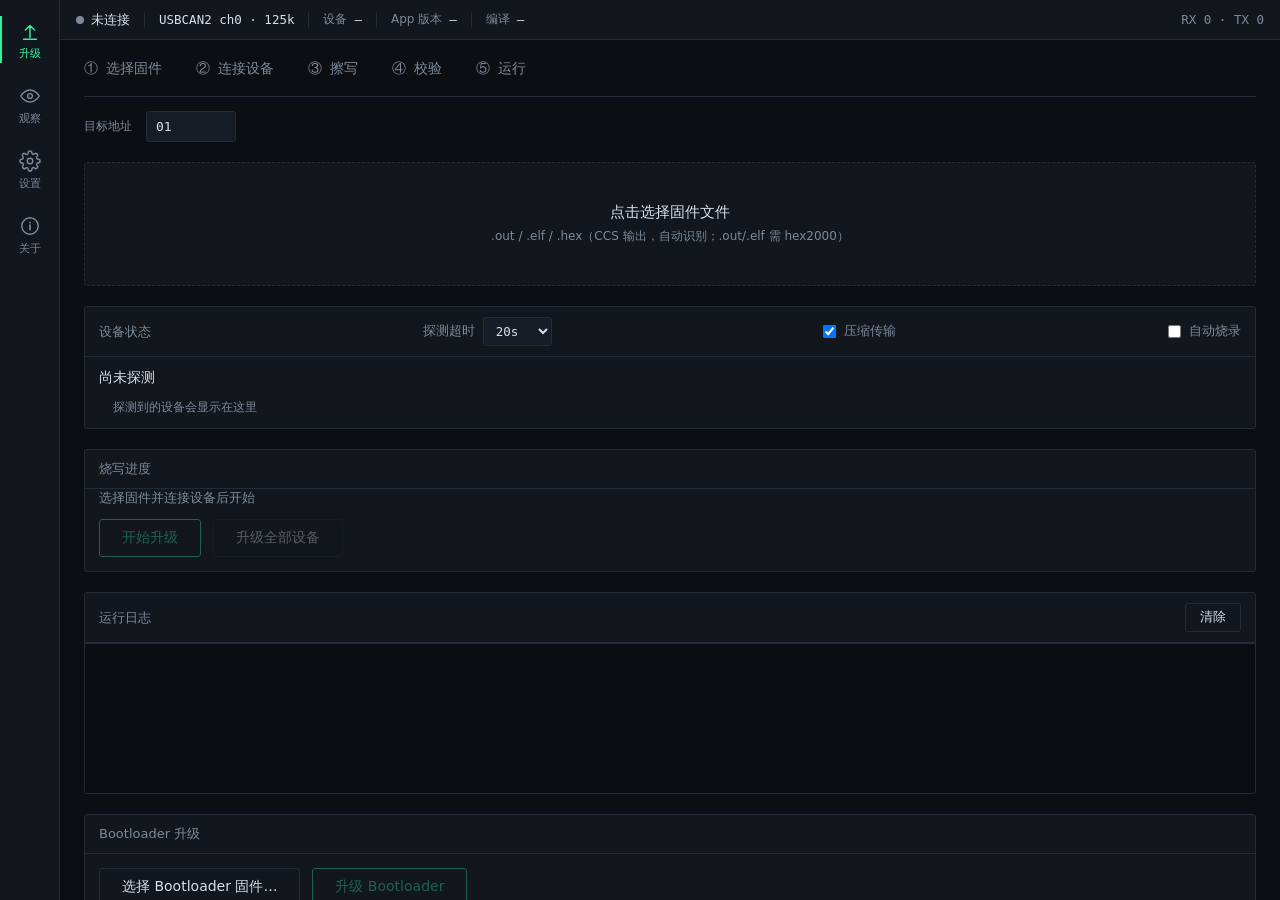
==== commit a489a2e1: "feat: 恢复 Bootloader 升级链路——内置 RAM 烧录代理镜像 + ALOAD/ARUN 客户端 - upgrade/ram_burner_blob.py：由 c2000-can-bo" ====
--- a/monitor_tui/static_host/index.html
+++ b/monitor_tui/static_host/index.html
@@ -5,12 +5,12 @@
 <title>CAN Companion</title>
 <!-- 前端资源版本号：任何静态文件（css/js）改动后递增，
      用于绕过 WebView2 持久缓存，避免“新 HTML 配旧 JS”的混合缓存态 -->
-<link rel="stylesheet" href="style.css?v=1000002">
-<link rel="stylesheet" href="tabulator.min.css?v=1000002"><!-- WATCH 表格组件（MIT，本地内置） -->
-<link rel="stylesheet" href="watch.css?v=1000002"><!-- WATCH 表格主题映射 -->
+<link rel="stylesheet" href="style.css?v=1000003">
+<link rel="stylesheet" href="tabulator.min.css?v=1000003"><!-- WATCH 表格组件（MIT，本地内置） -->
+<link rel="stylesheet" href="watch.css?v=1000003"><!-- WATCH 表格主题映射 -->
 <!-- 主题插件样式：全部预加载，按 <html> 上的 .theme-<id> 类生效，切换零延迟 -->
-<link rel="stylesheet" href="themes/dark.css?v=1000002">
-<link rel="stylesheet" href="themes/light.css?v=1000002">
+<link rel="stylesheet" href="themes/dark.css?v=1000003">
+<link rel="stylesheet" href="themes/light.css?v=1000003">
 <script>
 /* 首帧防闪烁：CSS/业务脚本加载前，先按记忆在 <html> 上挂好主题类。
  * 类在此处与 ThemeRegistry 保持同一命名（.theme-<id>）。 */
@@ -149,6 +149,23 @@
         <div class="term" id="logTerm"></div>
       </div>
 
+      <!-- Bootloader 升级：固件与操作独立于上面的 App 升级 -->
+      <div class="panel" id="blPanel">
+        <div class="panel-head">
+          <span class="panel-title">Bootloader 升级</span>
+        </div>
+        <div class="file-chip" id="blFileChip" style="display:none;">
+          <span class="fc-name" id="blFwName"></span>
+          <span class="mono fc-meta" id="blFwMeta"></span>
+          <span class="mono fc-crc" id="blFwCrc"></span>
+        </div>
+        <div class="btn-row">
+          <button class="btn btn-ghost" id="blPickBtn" onclick="pickBlFile()">选择 Bootloader 固件…</button>
+          <button class="btn btn-accent" id="blStartBtn" onclick="blStart()" disabled>升级 Bootloader</button>
+        </div>
+      </div>
+
+
     </section>
 
     <!-- ============ 视图 2：变量观察（WATCH） ============ -->
@@ -310,16 +327,26 @@
   </div>
 </div>
 
+<div class="modal" id="blModal" style="display:none;">
+  <div class="modal-box">
+    <div class="modal-title">升级 Bootloader</div>
+    <div class="modal-text">升级过程中断电或中断会让模块无法启动，需要用烧录器恢复。确定继续？</div>
+    <div class="modal-btns">
+      <button class="btn btn-ghost" onclick="blConfirm(false)">取消</button>
+      <button class="btn btn-accent" onclick="blConfirm(true)">继续</button>
+    </div>
+  </div>
+
 <div class="toast-container" id="toastContainer"></div>
 
 <!-- 主题注册表先行，随后各主题插件自行注册，最后加载业务脚本 -->
-<script src="themes/registry.js?v=1000002"></script>
-<script src="themes/dark.js?v=1000002"></script>
-<script src="themes/light.js?v=1000002"></script>
-<script src="chart.min.js?v=1000002"></script><!-- WATCH 波形画布 Chart.js（MIT，本地内置） -->
-<script src="tabulator.min.js?v=1000002"></script><!-- WATCH 表格组件 Tabulator 6.6.0（MIT，本地内置） -->
-<script src="expr-eval.min.js?v=1000002"></script><!-- WATCH 表达式行求值 expr-eval 2.0.2（MIT，本地内置） -->
-<script src="watch.js?v=1000002"></script><!-- WATCH 页逻辑：先于 app.js，switchView 引用其函数 -->
-<script src="app.js?v=1000002"></script>
+<script src="themes/registry.js?v=1000003"></script>
+<script src="themes/dark.js?v=1000003"></script>
+<script src="themes/light.js?v=1000003"></script>
+<script src="chart.min.js?v=1000003"></script><!-- WATCH 波形画布 Chart.js（MIT，本地内置） -->
+<script src="tabulator.min.js?v=1000003"></script><!-- WATCH 表格组件 Tabulator 6.6.0（MIT，本地内置） -->
+<script src="expr-eval.min.js?v=1000003"></script><!-- WATCH 表达式行求值 expr-eval 2.0.2（MIT，本地内置） -->
+<script src="watch.js?v=1000003"></script><!-- WATCH 页逻辑：先于 app.js，switchView 引用其函数 -->
+<script src="app.js?v=1000003"></script>
 </body>
 </html>
